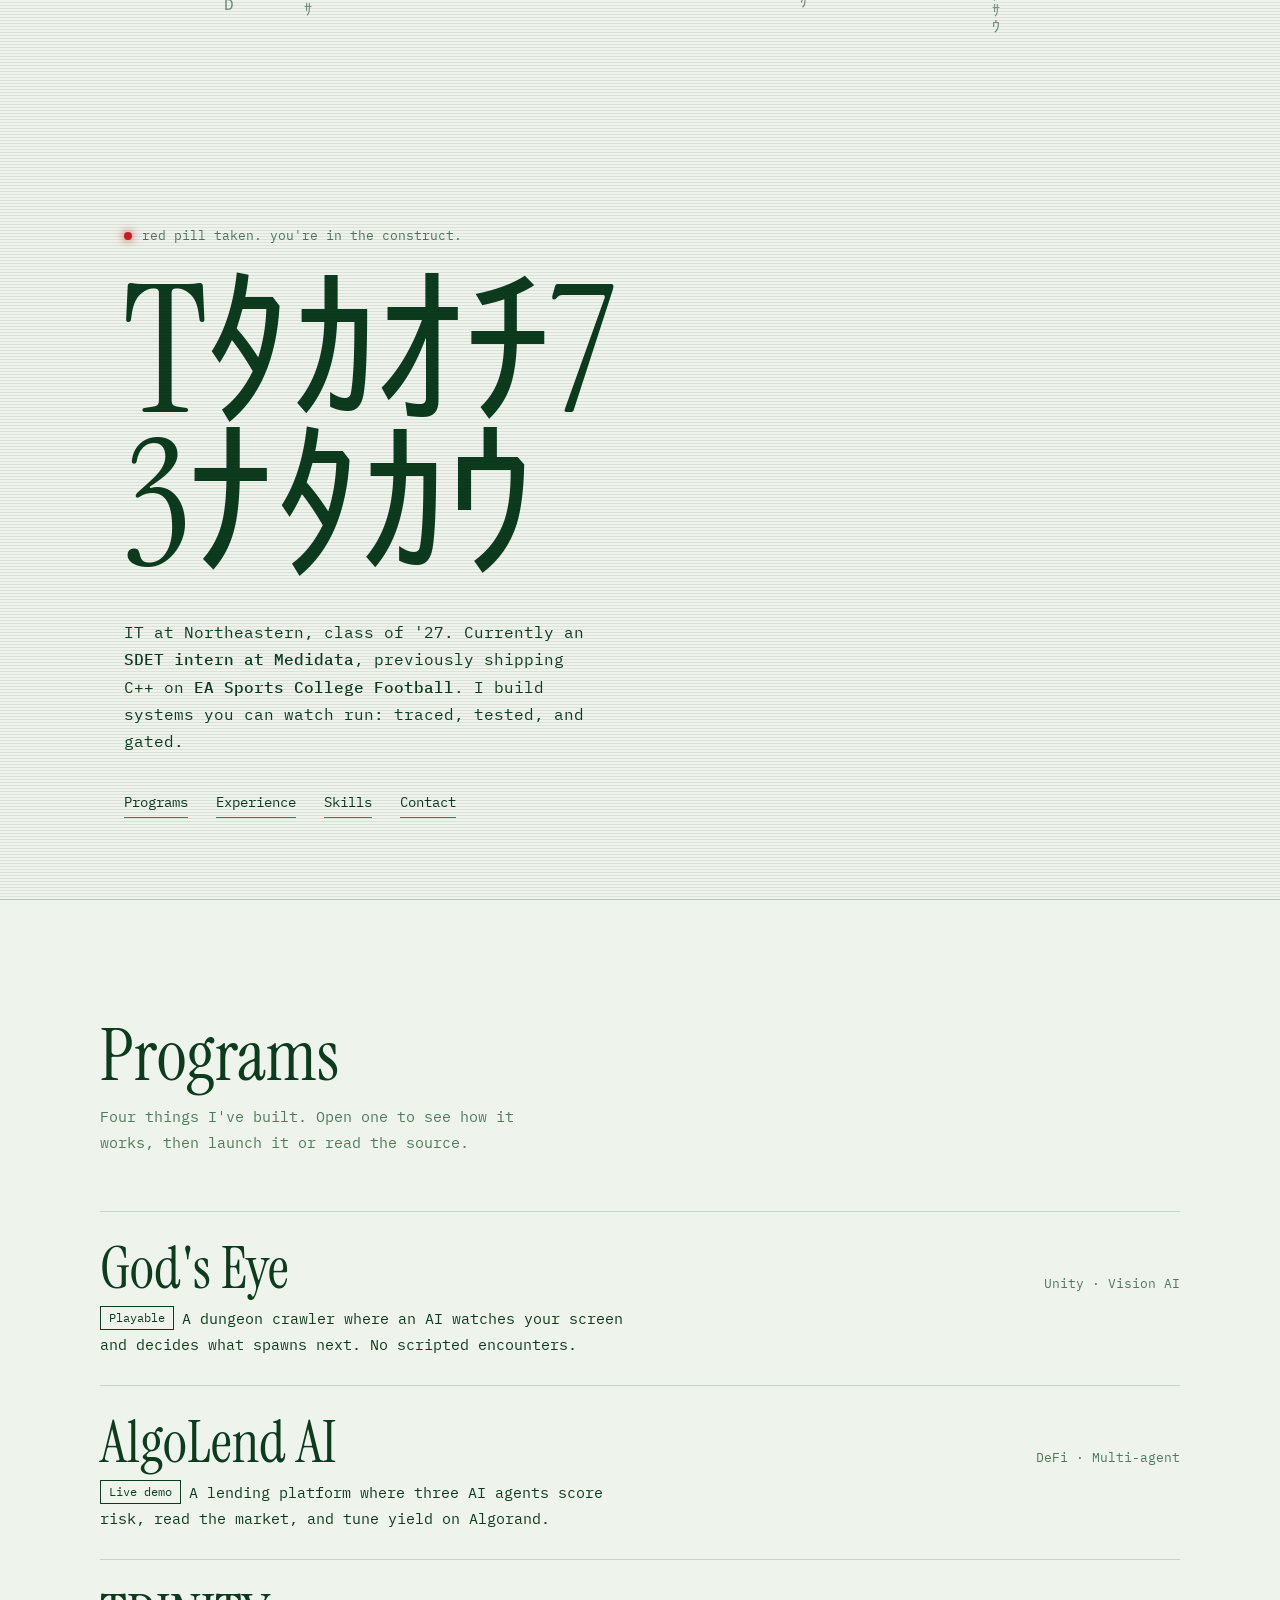
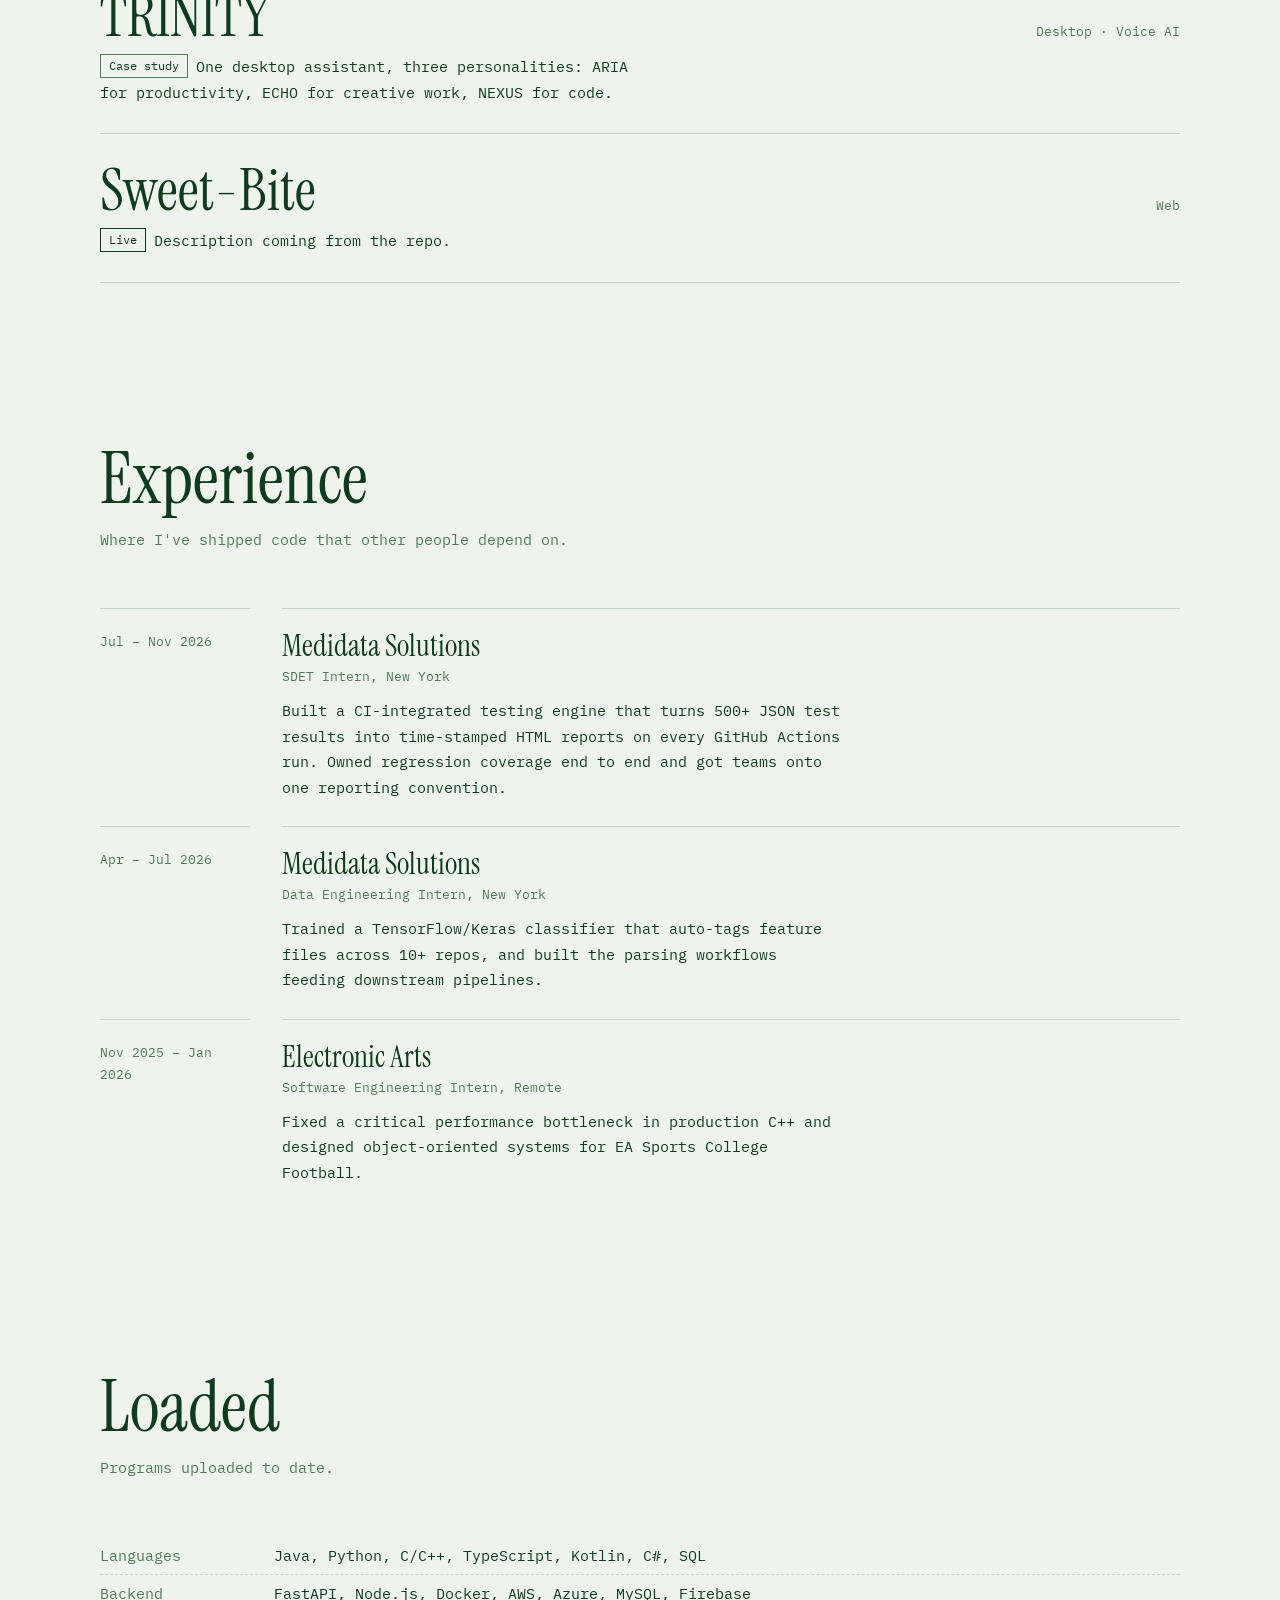
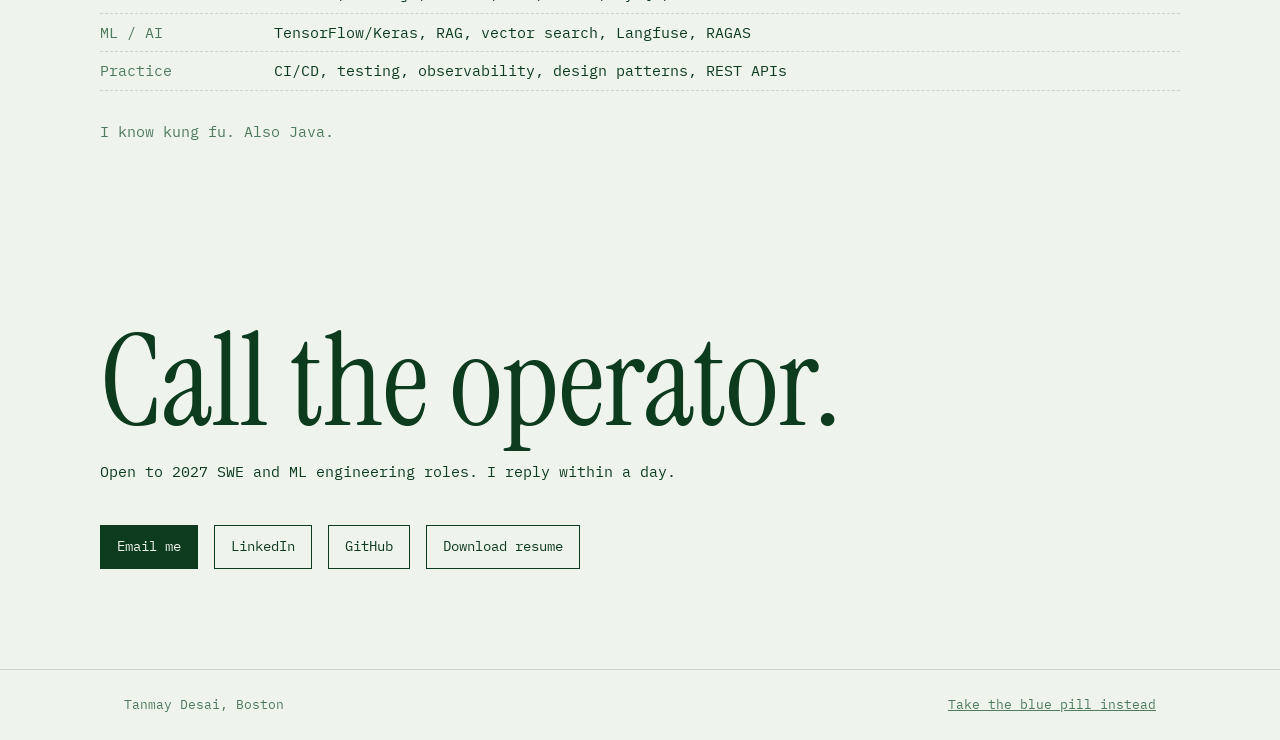
==== index.html @ d1e39c7d "init: red pill page" ====
<!DOCTYPE html>
<html lang="en"><head><meta charset="utf-8">
<meta http-equiv="refresh" content="0; url=/red">
<title>Tanmay Desai</title></head>
<body><!-- placeholder until the red/blue pill gate lands --><a href="/red">Enter</a></body></html>
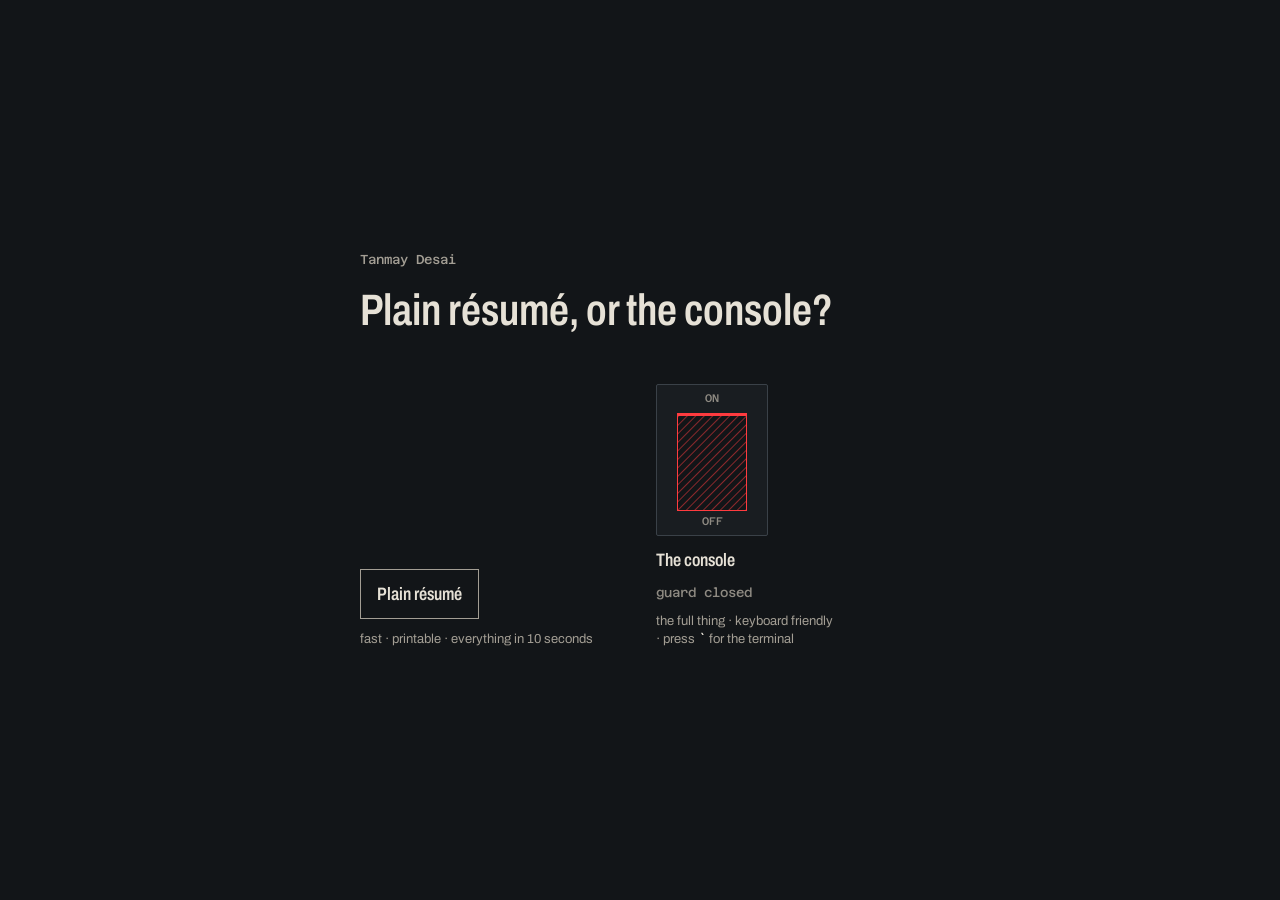
==== commit 6c17564e: "entry: gate at / (guarded switch, remembered choice, ?reconsider) Co-Authored-By: Claude Opus 5.5 <n" ====
--- a/index.html
+++ b/index.html
@@ -1,5 +1,59 @@
 <!DOCTYPE html>
-<html lang="en"><head><meta charset="utf-8">
-<meta http-equiv="refresh" content="0; url=/red">
-<title>Tanmay Desai</title></head>
-<body><!-- placeholder until the red/blue pill gate lands --><a href="/red">Enter</a></body></html>
+<html lang="en">
+<head>
+<meta charset="utf-8">
+<meta name="viewport" content="width=device-width, initial-scale=1, viewport-fit=cover">
+<title>Tanmay Desai</title>
+<meta name="description" content="Tanmay Desai, software engineer in Boston. Plain résumé, or the console.">
+<script>
+// Pre-paint: a remembered choice skips the gate unless ?reconsider.
+(function () {
+  try {
+    if (new URLSearchParams(location.search).has('reconsider')) localStorage.removeItem('td.choice');
+    else {
+      var c = localStorage.getItem('td.choice');
+      if (c === 'red' || c === 'blue') location.replace('/' + c);
+    }
+  } catch (e) {}
+  document.documentElement.classList.add('js');
+})();
+</script>
+<link rel="preconnect" href="https://fonts.googleapis.com">
+<link rel="preconnect" href="https://fonts.gstatic.com" crossorigin>
+<link rel="stylesheet" href="https://fonts.googleapis.com/css2?family=Archivo:wdth,wght@75..100,400..600&family=Azeret+Mono:wght@400;500&display=swap">
+<link rel="stylesheet" href="/shared/tokens.css">
+<link rel="stylesheet" href="/gate/gate.css">
+</head>
+<body>
+<main class="gate">
+  <p class="who">Tanmay Desai</p>
+  <!-- PLACEHOLDER: Tanmay approves gate copy -->
+  <h1 class="q">Plain résumé, or the console?</h1>
+
+  <div class="choices">
+    <div class="choice blue">
+      <a class="plain" href="/blue" data-choice="blue">Plain résumé</a>
+      <p class="legend">fast · printable · everything in 10 seconds</p>
+    </div>
+
+    <div class="choice red">
+      <noscript><a class="plain" href="/red">The console</a></noscript>
+      <button class="switch" type="button" id="switch" aria-expanded="false" aria-describedby="switch-state">
+        <span class="housing" aria-hidden="true">
+          <span class="mark on">ON</span>
+          <span class="lever"></span>
+          <span class="mark off">OFF</span>
+          <span class="guard">
+            <svg width="100%" height="100%"><defs><pattern id="hatch" width="6" height="6" patternUnits="userSpaceOnUse" patternTransform="rotate(45)"><line x1="0" y1="0" x2="0" y2="6" stroke="currentColor" stroke-width="1"/></pattern></defs><rect width="100%" height="100%" fill="url(#hatch)"/></svg>
+          </span>
+        </span>
+        <span class="name">The console</span>
+      </button>
+      <p class="state" id="switch-state" aria-live="polite">guard closed</p>
+      <p class="legend">the full thing · keyboard friendly · press <kbd>`</kbd> for the terminal</p>
+    </div>
+  </div>
+</main>
+<script src="/gate/gate.js"></script>
+</body>
+</html>
--- a/shared/tokens.css
+++ b/shared/tokens.css
@@ -0,0 +1,72 @@
+/* shared/tokens.css — derived from DESIGN.md §2. Do not edit without changing DESIGN.md. */
+:root {
+  color-scheme: dark;
+
+  /* panel */
+  --panel:        #121518;  /* page ground: graphite panel */
+  --strip:        #191D21;  /* channel strip / raised panel */
+  --rule:         #2A2F35;  /* hairlines, 1px */
+  --rule-strong:  #3A4148;  /* active hairline, plate edges */
+
+  /* legend ink (contrast on --strip, AA) */
+  --legend:       #E6E1D6;  /* 13.0:1  primary text */
+  --legend-dim:   #A39E94;  /*  6.4:1  secondary text, units */
+  --legend-faint: #8E8A82;  /*  4.9:1  timestamps, IDs (smallest legal text tone) */
+  --inactive:     #6E6B65;  /*  3.2:1  NON-TEXT ONLY: off lamps, disabled outlines */
+
+  /* semantic lamps (the only chromatic colors in the shell) */
+  --nominal:      #5FC9C0;  /* ok / live / connected */
+  --caution:      #F2B33D;  /* warn / seeded / recorded / pending */
+  --fault:        #FF3B3F;  /* error / REC / the red pill. 4.8:1 on --strip */
+
+  /* the white Construct: used ONLY inside the program-load beat */
+  --construct:    #F4F3EF;
+  --construct-ink:#111111;
+
+  /* TRINITY voice lamps: from the repo's YAML. NON-TEXT ONLY (lamps, meters) */
+  --voice-aria:   #4A90D9;
+  --voice-echo:   #9B59B6;
+  --voice-nexus:  #27AE60;
+
+  /* type */
+  --font-ui:   "Archivo", "Arial Narrow", "Helvetica Neue", Arial, sans-serif;
+  --font-mono: "Azeret Mono", ui-monospace, "SF Mono", Menlo, Consolas, monospace;
+  --wdth-legend: 75;   /* font-variation-settings "wdth" for labels */
+  --wdth-body:   100;
+
+  --fs-id:    0.6875rem; /* 11px  IDs, units, timestamps (mono) */
+  --fs-small: 0.8125rem; /* 13px  legends, status line, log */
+  --fs-body:  0.9375rem; /* 15px  body */
+  --fs-read:  1.0625rem; /* 17px  long-form reading (case studies) */
+  --fs-h3:    1.125rem;  /* 18px */
+  --fs-h2:    1.5rem;    /* 24px */
+  --fs-h1:    2rem;      /* 32px  page title. Nothing on the site is larger, except the gate's 44px question */
+  --fs-gate:  2.75rem;   /* 44px  gate only */
+  --lh-tight: 1.15;
+  --lh-ui:    1.35;
+  --lh-read:  1.6;
+
+  /* space: 4px base. Use only these. */
+  --s-1: 4px;  --s-2: 8px;  --s-3: 12px; --s-4: 16px;
+  --s-5: 24px; --s-6: 32px; --s-7: 48px; --s-8: 64px;
+  --gutter: max(16px, env(safe-area-inset-left));
+  --measure: 68ch;
+
+  /* shape */
+  --radius: 0;           /* everything */
+  --radius-plate: 2px;   /* asset tag plates only */
+  --hair: 1px;
+  --lamp: 8px;           /* status lamp diameter */
+
+  /* motion */
+  --t-quick: 120ms;   /* hover/focus/press feedback */
+  --t-move:  180ms;   /* guard cover, panel open */
+  --t-beat:  200ms;   /* white Construct hold (min) */
+  --ease:    cubic-bezier(.2, 0, 0, 1);  /* instrument settle: fast in, no overshoot */
+  --blink:   1000ms;  /* REC lamp period. Real CCTV rate */
+  --caret:   1060ms;  /* terminal caret period */
+}
+
+@media (prefers-reduced-motion: reduce) {
+  :root { --t-quick: 0ms; --t-move: 0ms; --t-beat: 0ms; }
+}
--- a/gate/gate.css
+++ b/gate/gate.css
@@ -0,0 +1,150 @@
+/* Gate: the guarded switch (DESIGN.md §7). Tokens from /shared/tokens.css. */
+*, *::before, *::after { box-sizing: border-box; }
+html { background: var(--panel); color: var(--legend); }
+body {
+  margin: 0;
+  min-height: 100dvh;
+  display: grid;
+  place-items: center;
+  padding: max(var(--s-7), env(safe-area-inset-top)) var(--gutter) max(var(--s-7), env(safe-area-inset-bottom));
+  padding-right: max(16px, env(safe-area-inset-right));
+  font: 400 var(--fs-body)/var(--lh-ui) var(--font-ui);
+  font-variation-settings: "wdth" var(--wdth-body);
+}
+.gate { inline-size: 100%; max-inline-size: 560px; }
+p { margin: 0; }
+
+.who {
+  font: 500 var(--fs-small)/var(--lh-ui) var(--font-mono);
+  color: var(--legend-dim);
+  margin-block-end: var(--s-4);
+}
+.q {
+  margin: 0 0 var(--s-7);
+  font: 600 clamp(2rem, 9vw, var(--fs-gate))/var(--lh-tight) var(--font-ui);
+  font-variation-settings: "wdth" var(--wdth-legend);
+  text-wrap: balance;
+}
+
+.choices {
+  display: grid;
+  grid-template-columns: 1fr 1fr;
+  gap: var(--s-6);
+  align-items: end;
+}
+.choice { display: grid; gap: var(--s-3); justify-items: start; }
+.legend {
+  font-size: var(--fs-small);
+  color: var(--legend-dim);
+  text-wrap: balance;
+}
+kbd { font: 500 var(--fs-small) var(--font-mono); color: var(--legend); }
+
+/* Blue: a plain bordered button. No guard, no animation. */
+.plain {
+  display: inline-block;
+  padding: var(--s-3) var(--s-4);
+  border: var(--hair) solid var(--legend-dim);
+  color: var(--legend);
+  text-decoration: none;
+  font: 600 var(--fs-h3)/var(--lh-ui) var(--font-ui);
+  font-variation-settings: "wdth" var(--wdth-legend);
+  transition: border-color var(--t-quick) var(--ease);
+}
+.plain:hover { border-color: var(--legend); }
+
+:focus-visible { outline: 2px solid var(--legend); outline-offset: 2px; }
+
+/* Red: switch under a spring-loaded guard. */
+.switch, .state { display: none; }
+.js .switch { display: grid; }
+.js .state { display: block; }
+.switch {
+  gap: var(--s-3);
+  justify-items: start;
+  padding: 0;
+  border: 0;
+  background: none;
+  color: inherit;
+  font: inherit;
+  cursor: pointer;
+  text-align: start;
+}
+.switch:focus-visible { outline-color: var(--fault); outline-offset: 4px; }
+.name {
+  font: 600 var(--fs-h3)/var(--lh-ui) var(--font-ui);
+  font-variation-settings: "wdth" var(--wdth-legend);
+}
+
+.housing {
+  position: relative;
+  display: block;
+  inline-size: 112px;
+  block-size: 152px;
+  background: var(--strip);
+  border: var(--hair) solid var(--rule-strong);
+  border-radius: var(--radius-plate);
+  perspective: 480px;
+}
+.mark {
+  position: absolute;
+  inset-inline: 0;
+  text-align: center;
+  font: 500 var(--fs-id)/1 var(--font-mono);
+  color: var(--legend-faint);
+}
+.mark.on { top: var(--s-2); }
+.mark.off { bottom: var(--s-2); }
+
+/* Lever: a flat bat on a pivot. Down = OFF; thrown = up. */
+.lever {
+  position: absolute;
+  left: 50%;
+  top: 50%;
+  inline-size: 12px;
+  block-size: 44px;
+  margin-inline-start: -6px;
+  border: var(--hair) solid var(--legend-dim);
+  background: var(--panel);
+  transform-origin: 50% 0;
+  transition: transform var(--t-quick) var(--ease);
+}
+.lever::before { /* pivot */
+  content: "";
+  position: absolute;
+  left: 50%;
+  top: 0;
+  inline-size: var(--lamp);
+  block-size: var(--lamp);
+  margin: calc(var(--lamp) / -2) 0 0 calc(var(--lamp) / -2);
+  border-radius: 50%;
+  background: var(--rule-strong);
+}
+.switch.is-thrown .lever { transform: rotate(180deg); }
+
+/* Guard: --fault outlined plate, 1px hatching, hinged at the top edge. */
+.guard {
+  position: absolute;
+  inset: 28px 20px 24px;
+  display: block;
+  background: var(--panel);
+  border: var(--hair) solid var(--fault);
+  border-top-width: 3px;
+  color: var(--fault);
+  transform-origin: 50% 0;
+  transition: transform var(--t-move) var(--ease);
+}
+.guard svg { display: block; }
+.switch:hover .housing { border-color: var(--legend-faint); }
+.switch[aria-expanded="true"] .guard { transform: rotateX(-110deg); }
+
+.state {
+  font: 500 var(--fs-small)/var(--lh-ui) var(--font-mono);
+  color: var(--legend-faint);
+}
+.switch[aria-expanded="true"] + .state { color: var(--fault); }
+
+@media (max-width: 479px) {
+  .choices { grid-template-columns: 1fr; gap: var(--s-7); }
+  .red { order: 2; }
+}
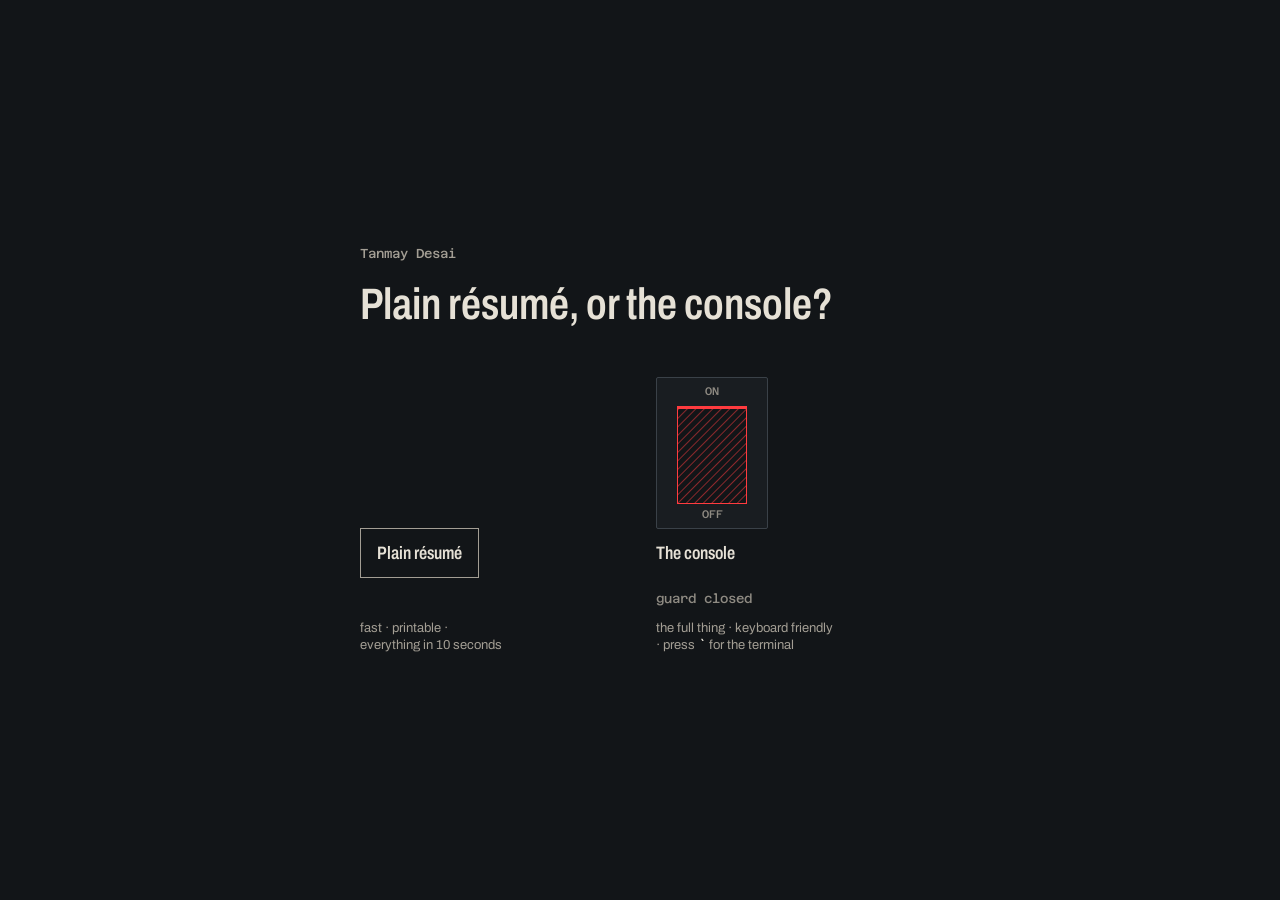
==== commit 262c6012: "entry r2: print URLs on /blue, throw paints before nav, shared baselines, a11y nit, AlgoLend one-lin" ====
--- a/index.html
+++ b/index.html
@@ -38,7 +38,7 @@
 
     <div class="choice red">
       <noscript><a class="plain" href="/red">The console</a></noscript>
-      <button class="switch" type="button" id="switch" aria-expanded="false" aria-describedby="switch-state">
+      <button class="switch" type="button" id="switch" aria-expanded="false">
         <span class="housing" aria-hidden="true">
           <span class="mark on">ON</span>
           <span class="lever"></span>
--- a/gate/gate.css
+++ b/gate/gate.css
@@ -26,16 +26,21 @@
   text-wrap: balance;
 }
 
+/* Subgrid rows [control][state][legend]: names share a baseline, legends share a row. */
 .choices {
   display: grid;
   grid-template-columns: 1fr 1fr;
-  gap: var(--s-6);
-  align-items: end;
+  column-gap: var(--s-6);
+  row-gap: var(--s-3);
 }
-.choice { display: grid; gap: var(--s-3); justify-items: start; }
+.choice { display: grid; grid-row: span 3; grid-template-rows: subgrid; justify-items: start; }
+.plain, .switch { grid-row: 1; align-self: last baseline; }
+.state { grid-row: 2; }
+.choice .legend { grid-row: 3; }
 .legend {
   font-size: var(--fs-small);
   color: var(--legend-dim);
+  max-inline-size: 26ch;
   text-wrap: balance;
 }
 kbd { font: 500 var(--fs-small) var(--font-mono); color: var(--legend); }
@@ -145,6 +150,6 @@
 .switch[aria-expanded="true"] + .state { color: var(--fault); }
 
 @media (max-width: 479px) {
-  .choices { grid-template-columns: 1fr; gap: var(--s-7); }
-  .red { order: 2; }
+  .choices { grid-template-columns: 1fr; }
+  .red { margin-block-start: var(--s-6); }
 }
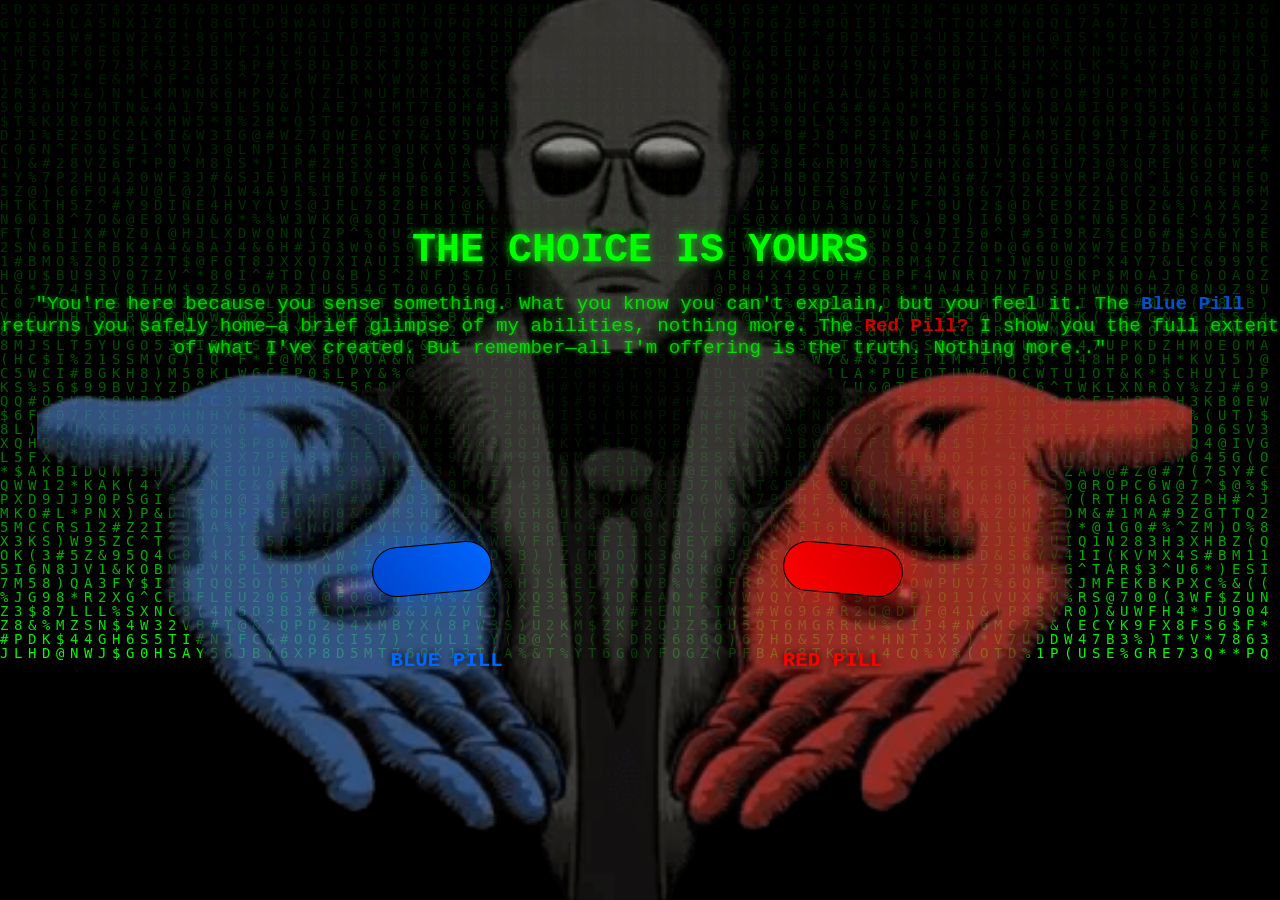
==== commit 297b3fba: "/: port matrix_page choice page to static files (red -> /red, blue -> /blue) Co-Authored-By: Claude " ====
--- a/index.html
+++ b/index.html
@@ -1,59 +1,55 @@
 <!DOCTYPE html>
 <html lang="en">
 <head>
-<meta charset="utf-8">
-<meta name="viewport" content="width=device-width, initial-scale=1, viewport-fit=cover">
-<title>Tanmay Desai</title>
-<meta name="description" content="Tanmay Desai, software engineer in Boston. Plain résumé, or the console.">
-<script>
-// Pre-paint: a remembered choice skips the gate unless ?reconsider.
-(function () {
-  try {
-    if (new URLSearchParams(location.search).has('reconsider')) localStorage.removeItem('td.choice');
-    else {
-      var c = localStorage.getItem('td.choice');
-      if (c === 'red' || c === 'blue') location.replace('/' + c);
-    }
-  } catch (e) {}
-  document.documentElement.classList.add('js');
-})();
-</script>
-<link rel="preconnect" href="https://fonts.googleapis.com">
-<link rel="preconnect" href="https://fonts.gstatic.com" crossorigin>
-<link rel="stylesheet" href="https://fonts.googleapis.com/css2?family=Archivo:wdth,wght@75..100,400..600&family=Azeret+Mono:wght@400;500&display=swap">
-<link rel="stylesheet" href="/shared/tokens.css">
-<link rel="stylesheet" href="/gate/gate.css">
+    <meta charset="UTF-8">
+    <meta name="viewport" content="width=device-width, initial-scale=1.0, viewport-fit=cover">
+    <title>The Choice</title>
+    <meta name="description" content="Tanmay Desai. The choice is yours.">
+    <link rel="stylesheet" href="/choice/styles.css">
 </head>
 <body>
-<main class="gate">
-  <p class="who">Tanmay Desai</p>
-  <!-- PLACEHOLDER: Tanmay approves gate copy -->
-  <h1 class="q">Plain résumé, or the console?</h1>
+    <canvas class="matrix-rain" aria-hidden="true"></canvas>
 
-  <div class="choices">
-    <div class="choice blue">
-      <a class="plain" href="/blue" data-choice="blue">Plain résumé</a>
-      <p class="legend">fast · printable · everything in 10 seconds</p>
-    </div>
+    <div class="background-image" aria-hidden="true"></div>
 
-    <div class="choice red">
-      <noscript><a class="plain" href="/red">The console</a></noscript>
-      <button class="switch" type="button" id="switch" aria-expanded="false">
-        <span class="housing" aria-hidden="true">
-          <span class="mark on">ON</span>
-          <span class="lever"></span>
-          <span class="mark off">OFF</span>
-          <span class="guard">
-            <svg width="100%" height="100%"><defs><pattern id="hatch" width="6" height="6" patternUnits="userSpaceOnUse" patternTransform="rotate(45)"><line x1="0" y1="0" x2="0" y2="6" stroke="currentColor" stroke-width="1"/></pattern></defs><rect width="100%" height="100%" fill="url(#hatch)"/></svg>
-          </span>
-        </span>
-        <span class="name">The console</span>
-      </button>
-      <p class="state" id="switch-state" aria-live="polite">guard closed</p>
-      <p class="legend">the full thing · keyboard friendly · press <kbd>`</kbd> for the terminal</p>
-    </div>
-  </div>
-</main>
-<script src="/gate/gate.js"></script>
+    <main class="container">
+        <div class="choice-screen" id="choiceScreen">
+            <h1>THE CHOICE IS YOURS</h1>
+            <p class="quote">"You're here because you sense something. What you know you can't explain, but you feel it.
+                The <span style="color: #0066ff; font-weight: bold; text-shadow: none;">Blue Pill</span> returns you safely home—a brief glimpse of my abilities, nothing more.
+                The <span style="color: #ff0000; font-weight: bold; text-shadow: none;">Red Pill?</span> I show you the full extent of what I've created. But remember—all I'm offering is the truth. Nothing more.."</p>
+
+            <div class="pills-container">
+                <div>
+                    <button type="button" class="pill blue-pill" data-pill="blue" aria-label="Blue pill"></button>
+                    <div class="pill-label" style="color: #0066ff;" aria-hidden="true">BLUE PILL</div>
+                </div>
+                <div>
+                    <button type="button" class="pill red-pill" data-pill="red" aria-label="Red pill"></button>
+                    <div class="pill-label" style="color: #ff0000; margin-left:-35px;" aria-hidden="true">RED PILL</div>
+                </div>
+            </div>
+        </div>
+
+        <div class="outcome-screen red-outcome" id="redOutcome">
+            <h2>WELCOME TO THE REAL WORLD</h2>
+            <p>You've chosen to see how deep the rabbit hole goes.</p>
+            <p>The truth can be painful, but you've decided that knowing is better than living in ignorance.</p>
+            <p>The Matrix has you no longer.</p>
+            <button class="back-button" type="button" data-back>TAKE ANOTHER CHOICE</button>
+        </div>
+
+        <div class="outcome-screen blue-outcome" id="blueOutcome">
+            <h2>BACK TO SLEEP</h2>
+            <p>You wake up in your bed and believe whatever you want to believe.</p>
+            <p>Sometimes ignorance is bliss. The comfortable lie continues.</p>
+            <p>The story ends, you return to your life.</p>
+            <button class="back-button" type="button" data-back>RECONSIDER YOUR CHOICE</button>
+        </div>
+    </main>
+
+    <noscript><p class="noscript"><a href="/red">Red pill</a> · <a href="/blue">Blue pill</a></p></noscript>
+
+    <script type="module" src="/choice/main.js"></script>
 </body>
 </html>
--- a/choice/styles.css
+++ b/choice/styles.css
@@ -0,0 +1,249 @@
+* {
+    margin: 0;
+    padding: 0;
+    box-sizing: border-box;
+}
+
+body {
+    font-family: 'Courier New', monospace;
+    background: #000;
+    color: #0f0;
+    overflow: hidden;
+    height: 100vh;
+    display: flex;
+    justify-content: center;
+    align-items: center;
+}
+
+.container {
+    text-align: center;
+    position: relative;
+    z-index: 10;
+}
+
+.choice-screen {
+    animation: fadeIn 2s ease-in;
+}
+
+h1 {
+    font-size: 2.5rem;
+    margin-bottom: 20px;
+    text-shadow: 0 0 10px #0f0;
+    animation: glow 2s ease-in-out infinite;
+}
+
+.quote {
+    font-size: 1.2rem;
+    margin-bottom: 50px;
+    text-shadow: 0 0 5px #0f0;
+    opacity: 0.8;
+}
+
+.pills-container {
+    padding-left: 10px;
+    padding-top: 100px;
+    display: flex;
+    gap: 315px;
+    justify-content: center;
+    align-items: center;
+}
+
+.pill {
+    width: 50px;
+    height: 120px;
+    border-radius: 60px;
+    cursor: pointer;
+    position: relative;
+    transition: transform 0.3s ease, box-shadow 0.3s ease;
+    display: flex;
+    flex-direction: column;
+    justify-content: center;
+    align-items: center;
+    padding: auto;
+}
+
+.pill:hover {
+    transform: scale(1.5) translateY(-10px);
+}
+
+.red-pill {
+    border: 1px solid #000;
+    transform: rotate(-85deg);
+    background: linear-gradient(145deg, #ff0000, #cc0000);
+    box-shadow: 0 10px 30px rgba(255, 0, 0, 0.5);
+}
+
+.red-pill:hover {
+    transform: scale(1.2) rotate(-85deg);
+    box-shadow: 0 15px 50px rgba(255, 0, 0, 0.8);
+}
+
+.blue-pill {
+    border: 1px solid hsl(0, 0%, 0%);
+    transform: rotate(85deg);
+    background: linear-gradient(145deg, #0066ff, #0044cc);
+    box-shadow: 0 10px 30px rgba(0, 102, 255, 0.5);
+}
+
+.blue-pill:hover {
+    transform: scale(1.2) rotate(85deg);
+    box-shadow: 0 15px 50px rgba(0, 102, 255, 0.8);
+}
+
+.pill-label {
+    margin-top: 20px;
+    margin-left: -17px;
+    text-shadow: 0 0 8px #000;
+    animation: glow;
+    font-size: 1.3rem;
+    font-weight: bold;
+}
+
+.outcome-screen {
+    display: none;
+    animation: fadeIn 1s ease-in;
+    text-align: center;
+    max-width: 800px;
+    padding: 40px;
+}
+
+.outcome-screen.active {
+    display: block;
+}
+
+.outcome-screen h2 {
+    font-size: 3rem;
+    margin-bottom: 30px;
+    text-shadow: 0 0 20px currentColor;
+}
+
+.outcome-screen p {
+    font-size: 1.3rem;
+    line-height: 1.8;
+    margin-bottom: 20px;
+}
+
+.red-outcome {
+    color: #ff0000;
+}
+
+.blue-outcome {
+    color: #0066ff;
+}
+
+.back-button {
+    margin-top: 40px;
+    padding: 15px 40px;
+    font-size: 1.1rem;
+    background: transparent;
+    border: 2px solid currentColor;
+    color: inherit;
+    font-family: 'Courier New', monospace;
+    cursor: pointer;
+    transition: all 0.3s ease;
+}
+
+.back-button:hover {
+    background: currentColor;
+    color: #000;
+}
+
+@keyframes fadeIn {
+    from {
+        opacity: 0;
+        transform: translateY(20px);
+    }
+    to {
+        opacity: 1;
+        transform: translateY(0);
+    }
+}
+
+@keyframes glow {
+    0%, 100% {
+        text-shadow: 0 0 10px #0f0, 0 0 20px #0f0;
+    }
+    50% {
+        text-shadow: 0 0 20px #0f0, 0 0 30px #0f0, 0 0 40px #0f0;
+    }
+}
+
+.matrix-rain {
+    position: fixed;
+    top: 0;
+    left: 0;
+    width: 100%;
+    height: 100%;
+    pointer-events: none;
+    z-index: 1;
+}
+
+.background-image {
+    position: fixed;
+    top: 50%;
+    left: 48%;
+    transform: translate(-50%, -50%);
+    width: 110%;
+    height: 110%;
+    background-image: url('/assets/background/matrix.png');
+    background-size: contain;
+    background-repeat: no-repeat;
+    background-position: center;
+    opacity: 0.8;
+    z-index: 5;
+}
+
+
+/* ---- static port additions (tanmay-portfolio) ---- */
+
+/* pills are real buttons now, so keyboard users can choose */
+button.pill {
+    padding: 0;
+    font: inherit;
+    color: inherit;
+    -webkit-appearance: none;
+    appearance: none;
+}
+
+.pill:focus-visible,
+.back-button:focus-visible {
+    outline: 2px solid #0f0;
+    outline-offset: 6px;
+}
+
+.noscript {
+    position: fixed;
+    bottom: 16px;
+    left: 0;
+    right: 0;
+    z-index: 20;
+    text-align: center;
+}
+.noscript a { color: #0f0; }
+
+/* phones: let the page scroll and bring the pills in */
+@media (max-width: 600px) {
+    body {
+        overflow-x: hidden;
+        overflow-y: auto;
+        height: auto;
+        min-height: 100vh;
+        min-height: 100svh;
+        padding: 32px 16px calc(32px + env(safe-area-inset-bottom));
+    }
+    h1 { font-size: 1.6rem; }
+    .quote { font-size: 1rem; margin-bottom: 24px; }
+    .pills-container { gap: 110px; padding-top: 56px; padding-left: 0; }
+    .pill-label { font-size: 1.1rem; }
+    .outcome-screen { padding: 24px 16px; }
+    .outcome-screen h2 { font-size: 2rem; }
+    .outcome-screen p { font-size: 1.05rem; }
+}
+
+@media (prefers-reduced-motion: reduce) {
+    .choice-screen,
+    .outcome-screen,
+    h1 { animation: none; }
+    .pill,
+    .back-button { transition: none; }
+}
